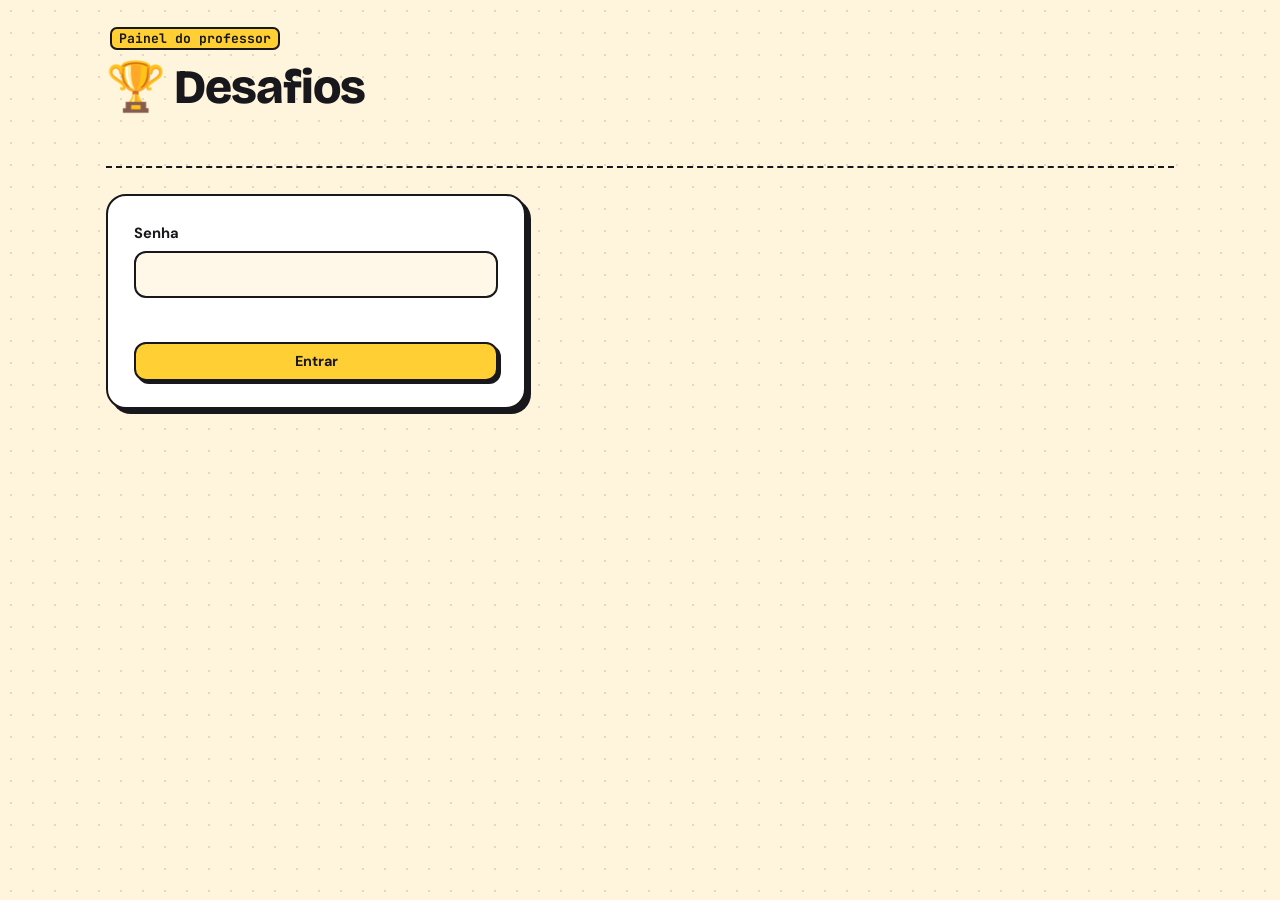
==== andrey-segredo/index.html @ 24b1db3a "att" ====
<!doctype html>
<html lang="pt-BR" data-theme="light">
<head>
  <meta charset="utf-8">
  <meta name="viewport" content="width=device-width, initial-scale=1">
  <meta name="robots" content="noindex, nofollow">
  <title>Painel</title>
  <link rel="icon" type="image/svg+xml" href="../img/favicon.svg">
  <link rel="preconnect" href="https://fonts.googleapis.com">
  <link rel="preconnect" href="https://fonts.gstatic.com" crossorigin>
  <link href="https://fonts.googleapis.com/css2?family=Bricolage+Grotesque:opsz,wght@12..96,600;12..96,700;12..96,800&family=DM+Sans:opsz,wght@9..40,400;9..40,500;9..40,600;9..40,700&family=JetBrains+Mono:wght@400;600;700;800&display=swap" rel="stylesheet">
  <link rel="stylesheet" href="../calculo/css/base.css">
  <link rel="stylesheet" href="../calculo/css/components.css">
  <link rel="stylesheet" href="../calculo/css/lab.css">
  <link rel="stylesheet" href="../calculo/css/desafio.css">
  <link rel="stylesheet" href="painel.css">
</head>
<body>
  <main class="prof">
    <header class="lesson-head">
      <div class="crumb"><b>Painel do professor</b></div>
      <h1>🏆 Desafios</h1>
    </header>

    <!-- login: a senha é conferida no Google, nunca aqui -->
    <form class="d-card d-entrada prof-login" id="login" autocomplete="off">
      <label>Senha
        <input name="senha" type="password" required autocomplete="current-password">
      </label>
      <p class="d-erro" role="alert"></p>
      <button class="btn primary" type="submit">Entrar</button>
    </form>

    <section id="painel" hidden>
      <div class="prof-head">
        <h2>Seções</h2>
        <button class="btn sm ghost" id="sair" type="button">Sair</button>
      </div>
      <div class="prof-secoes" id="secoes"></div>

      <div class="prof-head">
        <h2>Ranking</h2>
        <span class="muted" id="info"></span>
      </div>
      <div class="prof-tools">
        <select id="filtro" aria-label="Ranking"></select>
        <button class="btn primary" id="csv" type="button">⬇ Baixar CSV</button>
        <button class="btn" id="json" type="button">⬇ JSON</button>
        <button class="btn sm ghost" id="atualizar" type="button">↻ Atualizar</button>
      </div>
      <table class="prof-table">
        <thead id="thead"></thead>
        <tbody id="tbody"></tbody>
      </table>
      <button class="btn prof-mais" id="mais" type="button" hidden>Mostrar mais</button>
    </section>
  </main>
  <div class="toast" id="toast" role="status"></div>

  <script src="../calculo/js/core/namespace.js"></script>
  <script>window.ALG.PARTIALS_BASE = '../calculo/partials/';</script>
  <script src="../calculo/js/core/partials.js"></script>
  <script src="../calculo/js/core/modal.js"></script>
  <script src="../calculo/js/desafio/config.js"></script>
  <script src="../calculo/js/desafio/api.js"></script>
  <script src="painel.js"></script>
</body>
</html>
---- calculo/css/base.css ----
/* =========================================================
   BASE — tokens de cor, reset e tipografia
   Estilo: neo-brutalista (bordas grossas, sombras sólidas,
   cores fortes). Código sempre em painel escuro tipo IDE.
   ========================================================= */
:root {
  /* página */
  --bg: #fff4dc;
  --bg2: #fbe9c4;
  --panel: #ffffff;
  --panel2: #fff7e8;
  --panel3: #ffe9bd;
  --line: #ecdcb8;          /* separadores suaves */
  --ink: #17171c;           /* bordas grossas */
  --hard: #17171c;          /* cor da sombra sólida */
  --text: #17171c;
  --muted: #5c5f68;
  --faint: #74777f;

  /* cores de destaque */
  --acc: #ffcf33;           /* amarelo */
  --acc-ink: #17171c;
  --acc2: #3b82f6;          /* azul */
  --ok: #15803d;
  --lime: #b6f26b;
  --bad: #ef4466;
  --warn: #f59e0b;
  --vio: #8b5cf6;
  --pink: #ff5c93;
  --orange: #ff8a3d;

  /* tipos de dado */
  --t-int: #2f6fe0;
  --t-float: #0e9aa7;
  --t-str: #e8590c;
  --t-bool: #7c3aed;
  --t-list: #16a34a;
  --t-none: #868e96;
  --t-fn: #db2777;
  --t-other: #d97706;

  /* sintaxe sobre fundo claro (tabelas, widgets) */
  --sx-kw: #8b2fd1;
  --sx-str: #2b8a3e;
  --sx-num: #d9480f;
  --sx-com: #8a83a0;
  --sx-fn: #1c63c7;
  --sx-bi: #b07000;
  --sx-op: #0b7285;

  /* painéis de código (sempre escuros) */
  --code-bg: #17191e;
  --code-bg2: #20232a;
  --code-text: #eef0f3;
  --code-line: #31353e;
  --code-faint: #7d8590;

  --radius: 16px;
  --radius-s: 11px;
  --bw: 2.5px;                                  /* espessura da borda */
  --shadow: 5px 5px 0 var(--hard);
  --shadow-s: 3px 3px 0 var(--hard);
  --font: "DM Sans", system-ui, -apple-system, "Segoe UI", Roboto, sans-serif;
  --display: "Bricolage Grotesque", "DM Sans", system-ui, sans-serif;
  --mono: "JetBrains Mono", ui-monospace, "Cascadia Code", Consolas, monospace;
  --sidebar: 320px;
  color-scheme: light;
}

/* escuro: grafite neutro, bordas e sombras creme (o "avesso" do tema claro) */
:root[data-theme="dark"] {
  --bg: #0f1012;
  --bg2: #151619;
  --panel: #1b1d21;
  --panel2: #222529;
  --panel3: #2c2f35;
  --line: #33373e;
  --ink: #e9e3d3;
  --hard: #e9e3d3;
  --text: #f2efe8;
  --muted: #b4b7bf;
  --faint: #8a8f99;
  --code-bg: #121316;
  --code-bg2: #1a1c20;
  --acc-ink: #17171c;
  --acc2: #5b9bff;
  --ok: #4ade80;
  --bad: #ff5c7c;
  --vio: #a78bfa;
  --t-int: #5b9bff;
  --t-float: #22d3ee;
  --t-str: #ff9f5a;
  --t-bool: #b197fc;
  --t-list: #4ade80;
  --t-fn: #ff79b0;
  --t-other: #ffcf33;
  color-scheme: dark;
}

/* sintaxe em fundo escuro: painéis de código e tema escuro */
:root[data-theme="dark"],
.codeblock, .lab-code, .compare pre, .pycall, .pg-editor, .q .codeblock, .gab-code {
  --sx-kw: #d6a4ff;
  --sx-str: #b8f28a;
  --sx-num: #ffab76;
  --sx-com: #7d8590;
  --sx-fn: #8fb8ff;
  --sx-bi: #ffd866;
  --sx-op: #7ee0ff;
}

*, *::before, *::after { box-sizing: border-box; }

html { scroll-behavior: smooth; }

body {
  margin: 0;
  background-color: var(--bg);
  /* pontilhado sutil no fundo */
  background-image: radial-gradient(color-mix(in srgb, var(--ink) 13%, transparent) 1px, transparent 1.2px);
  background-size: 22px 22px;
  color: var(--text);
  font-family: var(--font);
  font-size: 16.5px;
  line-height: 1.6;
  -webkit-font-smoothing: antialiased;
  /* sem ligaduras: <= continua aparecendo como <= (não ≤) */
  font-variant-ligatures: none;
  font-feature-settings: "calt" 0, "liga" 0;
}
textarea, input, select, button { font-variant-ligatures: none; font-feature-settings: "calt" 0, "liga" 0; }

h1, h2, h3, h4, h5 { font-family: var(--display); line-height: 1.12; margin: 0 0 .6em; letter-spacing: -.02em; }
h1 { font-size: clamp(2rem, 4.5vw, 3rem); font-weight: 800; }
h2 { font-size: 1.65rem; font-weight: 800; margin-top: 2em; }
h3 { font-size: 1.2rem; font-weight: 700; margin-top: 1.5em; }
p { margin: 0 0 1em; }
a { color: var(--acc2); text-decoration: none; font-weight: 600; }
a:hover { text-decoration: underline; text-decoration-thickness: 2px; }
img { max-width: 100%; display: block; }
ul, ol { padding-left: 1.3em; margin: 0 0 1em; }
li { margin: .25em 0; }

code, kbd, pre { font-family: var(--mono); }
/* código no meio do texto: pílula escura */
:not(pre) > code {
  background: var(--code-bg);
  color: #ffd866;
  padding: .12em .45em;
  border-radius: 7px;
  font-size: .86em;
  white-space: nowrap;
}

kbd {
  background: #fff;
  color: #17171c;
  border: 2px solid var(--ink);
  box-shadow: 2px 2px 0 var(--hard);
  border-radius: 7px;
  padding: 0 .45em;
  font-size: .82em;
  font-weight: 700;
}

table { border-collapse: collapse; width: 100%; margin: 0 0 1.2em; font-size: .95em; }
th, td { border-bottom: 2px solid var(--line); padding: .55em .7em; text-align: left; vertical-align: top; }
th { color: var(--muted); font-weight: 700; font-size: .78em; text-transform: uppercase; letter-spacing: .06em; }

button { font: inherit; cursor: pointer; }
input, select, textarea { font: inherit; color: inherit; }

::selection { background: var(--acc); color: var(--acc-ink); }

.muted { color: var(--muted); }
.mono { font-family: var(--mono); }
.hidden { display: none !important; }

* { scrollbar-width: thin; scrollbar-color: var(--ink) transparent; }
---- calculo/css/components.css ----
/* =========================================================
   COMPONENTES — botões, cards, callouts, código, quiz, widgets
   ========================================================= */

@import url("https://cdn.jsdelivr.net/npm/bootstrap-icons@1.13.2/font/bootstrap-icons.min.css");

/* ---------- Botões (afundam ao clicar) ---------- */
.btn {
  display: inline-flex;
  align-items: center;
  justify-content: center;
  gap: 8px;
  padding: 9px 16px;
  border-radius: 12px;
  border: var(--bw) solid var(--ink);
  background: var(--panel);
  color: var(--text);
  font-weight: 700;
  font-size: .9rem;
  line-height: 1.2;
  box-shadow: var(--shadow-s);
  transition: transform .1s, box-shadow .1s, background .15s;
  white-space: nowrap;
}

.btn:hover {
  background: var(--panel3);
  text-decoration: none;
  transform: translate(-1px, -1px);
  box-shadow: 4px 4px 0 var(--hard);
}

.btn:active {
  transform: translate(3px, 3px);
  box-shadow: 0 0 0 var(--hard);
}

.btn.primary {
  background: var(--acc);
  color: var(--acc-ink);
}

.btn.primary:hover {
  background: #ffd95c;
}

.btn.blue {
  background: var(--acc2);
  color: #fff;
}

.btn.ghost {
  background: transparent;
  box-shadow: none;
  border-color: transparent;
}

.btn.ghost:hover {
  border-color: var(--ink);
  box-shadow: var(--shadow-s);
}

.btn.sm {
  padding: 6px 11px;
  font-size: .8rem;
  border-radius: 10px;
  border-width: 2px;
  box-shadow: 2px 2px 0 var(--hard);
}

.btn.sm:hover {
  box-shadow: 3px 3px 0 var(--hard);
}

.btn.sm:active {
  box-shadow: 0 0 0 var(--hard);
  transform: translate(2px, 2px);
}

.btn.icon {
  width: 40px;
  padding: 9px 0;
}

.btn[disabled] {
  opacity: .45;
  cursor: not-allowed;
}

/* ---------- Home ---------- */
.hero {
  display: grid;
  grid-template-columns: 1.25fr 1fr;
  gap: 32px;
  align-items: center;
  padding: 26px 34px;
  margin-bottom: 26px;
  background: var(--panel);
  border: var(--bw) solid var(--ink);
  border-radius: 24px;
  box-shadow: 8px 8px 0 var(--hard);
}

.hero .eyebrow {
  display: inline-block;
  font-family: var(--mono);
  font-size: .78rem;
  font-weight: 800;
  color: #17171c;
  background: var(--pink);
  border: 2px solid var(--ink);
  box-shadow: 2px 2px 0 var(--hard);
  padding: 4px 12px;
  border-radius: 99px;
  margin-bottom: 18px;
  transform: rotate(-2deg);
}

.hero h1 {
  font-size: clamp(2.2rem, 5vw, 3.6rem);
}

.hero h1 span {
  background: linear-gradient(transparent 58%, var(--acc) 58%, var(--acc) 92%, transparent 92%);
  padding: 0 .1em;
}

.hero p {
  color: var(--muted);
  font-size: 1.12rem;
  max-width: 580px;
}

.hero .actions {
  display: flex;
  gap: 12px;
  flex-wrap: wrap;
  margin-top: 24px;
}

.hero .actions .btn {
  padding: 12px 22px;
  font-size: 1rem;
}

.hero img {
  width: 100%;
  max-width: 440px;
  justify-self: center;
}

.stats {
  display: grid;
  grid-template-columns: repeat(4, 1fr);
  gap: 16px;
  margin: 0 0 34px;
}

.stat {
  border: var(--bw) solid var(--ink);
  border-radius: var(--radius);
  box-shadow: var(--shadow);
  padding: 16px 18px;
  background: var(--sc, var(--panel));
  color: var(--acc-ink);
  transition: transform .2s;
}

.stat:nth-child(1) {
  --sc: var(--acc);
}

.stat:nth-child(2) {
  --sc: var(--pink);
}

.stat:nth-child(3) {
  --sc: var(--lime);
}

.stat:nth-child(4) {
  --sc: #8fb8ff;
}

.stat:hover {
  transform: rotate(-1.5deg) translateY(-3px);
}

.stat b {
  display: block;
  font-family: var(--display);
  font-size: 2.4rem;
  font-weight: 800;
  line-height: 1;
}

.stat span {
  font-size: .9rem;
  font-weight: 700;
  opacity: .85;
}

.modules {
  display: grid;
  gap: 24px;
}

.module-card {
  background: var(--panel);
  border: var(--bw) solid var(--ink);
  border-radius: 20px;
  box-shadow: var(--shadow);
  overflow: hidden;
}

.module-card header {
  display: flex;
  align-items: center;
  gap: 14px;
  padding: 16px 22px;
  background: color-mix(in srgb, var(--mc, var(--acc)) 30%, var(--panel));
  border-bottom: var(--bw) solid var(--ink);
}

.module-card header img {
  width: 50px;
  height: 50px;
}

.module-card h3 {
  margin: 0;
  font-size: 1.3rem;
}

.module-card header p {
  margin: 0;
  color: var(--muted);
  font-size: .92rem;
}

.lesson-grid {
  display: grid;
  grid-template-columns: repeat(auto-fill, minmax(230px, 1fr));
  gap: 12px;
  padding: 18px 22px 22px;
}

.lesson-chip {
  display: flex;
  gap: 10px;
  align-items: center;
  padding: 11px 13px;
  border-radius: 12px;
  background: var(--panel2);
  border: 2px solid var(--ink);
  color: var(--text);
  font-size: .92rem;
  font-weight: 600;
  line-height: 1.3;
  transition: transform .15s, box-shadow .15s, background .15s;
}

.lesson-chip:hover {
  transform: translate(-2px, -2px);
  box-shadow: 4px 4px 0 var(--hard);
  background: var(--panel);
  text-decoration: none;
}

.lesson-chip .num {
  flex: none;
  font-family: var(--mono);
  font-weight: 800;
  font-size: .78rem;
  padding: 3px 7px;
  border-radius: 8px;
  border: 2px solid var(--ink);
  background: var(--mc, var(--acc));
  color: var(--acc-ink);
}

/* ---------- Cabeçalho da aula ---------- */
.lesson-head {
  padding-bottom: 22px;
  margin-bottom: 26px;
  border-bottom: var(--bw) dashed var(--ink);
}

.crumb {
  font-size: .82rem;
  color: var(--muted);
  font-family: var(--mono);
  font-weight: 600;
  margin-bottom: 12px;
}

.crumb b {
  color: var(--acc-ink);
  background: var(--acc);
  border: 2px solid var(--ink);
  border-radius: 7px;
  padding: 1px 7px;
  margin-left: 4px;
}

.lesson-head .meta {
  display: flex;
  gap: 16px;
  flex-wrap: wrap;
  color: var(--muted);
  font-size: .9rem;
  font-weight: 600;
}

.goal-chips {
  display: flex;
  flex-wrap: wrap;
  gap: 10px;
  margin-top: 18px;
}

.goal-chips span {
  font-family: var(--mono);
  font-size: .82rem;
  font-weight: 700;
  padding: 6px 13px;
  border-radius: 99px;
  border: 2px solid var(--ink);
  box-shadow: 2px 2px 0 var(--hard);
  color: var(--acc-ink);
}

.goal-chips span:nth-child(4n+1) {
  background: var(--acc);
  transform: rotate(-1.5deg);
}

.goal-chips span:nth-child(4n+2) {
  background: var(--lime);
  transform: rotate(1deg);
}

.goal-chips span:nth-child(4n+3) {
  background: #8fb8ff;
  transform: rotate(-.5deg);
}

.goal-chips span:nth-child(4n+4) {
  background: #ffb3cd;
  transform: rotate(1.5deg);
}

.section {
  margin-bottom: 18px;
  font-size: 1.05rem;
}

/* ---------- Callouts ---------- */
.callout {
  display: flex;
  gap: 14px;
  align-items: center;
  padding: 12px 18px;
  border-radius: var(--radius);
  border: var(--bw) solid var(--ink);
  box-shadow: var(--shadow-s);
  margin: 18px 0;
  font-size: .98rem;
  color: var(--acc-ink);
}

.callout p:last-child {
  margin: 0;
}

.callout .ci {
  flex: none;
  font-weight: 800;
  font-family: var(--mono);
  font-size: .72rem;
  padding: 3px 8px;
  border-radius: 7px;
  background: #17171c;
  color: #fff;
  transform: rotate(-3deg);
}

.callout.tip {
  background: #cfe1ff;
}

.callout.warn {
  background: #ffd0dc;
}

.callout.calc {
  background: #e4d8ff;
}

.callout :not(pre)>code {
  color: #ffd866;
}

/* ---------- Bloco de código (sempre escuro) ---------- */
.codeblock {
  background: var(--code-bg);
  color: var(--code-text);
  border: var(--bw) solid var(--ink);
  border-radius: var(--radius);
  box-shadow: var(--shadow);
  margin: 18px 0 22px;
  overflow: hidden;
}

.codeblock .cb-head {
  display: flex;
  align-items: center;
  justify-content: space-between;
  padding: 8px 12px;
  border-bottom: 2px solid var(--code-line);
  background: var(--code-bg2);
  font-size: .78rem;
  color: var(--code-faint);
  font-family: var(--mono);
  gap: 8px;
}

.codeblock .cb-head::before {
  content: "";
  width: 46px;
  height: 12px;
  flex: none;
  background:
    radial-gradient(circle 5px at 6px 6px, #ff5f57 98%, transparent),
    radial-gradient(circle 5px at 23px 6px, #febc2e 98%, transparent),
    radial-gradient(circle 5px at 40px 6px, #28c840 98%, transparent);
}

.codeblock .cb-head>span {
  margin-right: auto;
}

.codeblock .cb-head .acts {
  display: flex;
  gap: 6px;
}

.codeblock .cb-head .btn {
  background: var(--code-bg);
  color: var(--code-text);
  border-color: var(--code-line);
  box-shadow: none;
}

.codeblock .cb-head .btn:hover {
  border-color: var(--acc);
}

.codeblock pre {
  margin: 0;
  padding: 14px 0;
  overflow-x: auto;
  font-size: .9rem;
  line-height: 1.65;
}

.codeblock pre .ln {
  padding: 0 18px 0 0;
  display: block;
  white-space: pre;
}

.codeblock pre .ln::before {
  content: attr(data-n);
  display: inline-block;
  width: 42px;
  padding-right: 14px;
  text-align: right;
  color: var(--code-faint);
  user-select: none;
}

.codeblock .cb-out {
  border-top: 2px dashed var(--code-line);
  padding: 10px 18px;
  font-family: var(--mono);
  font-size: .86rem;
  white-space: pre-wrap;
  color: var(--lime);
}

.codeblock .cb-out::before {
  content: "saída ▸ ";
  color: var(--code-faint);
}

/* syntax */
.k {
  color: var(--sx-kw);
  font-weight: 700;
}

.s {
  color: var(--sx-str);
}

.n {
  color: var(--sx-num);
}

.c {
  color: var(--sx-com);
  font-style: italic;
}

.f {
  color: var(--sx-fn);
}

.b {
  color: var(--sx-bi);
}

.o {
  color: var(--sx-op);
}

/* ---------- Comparação lado a lado ---------- */
.compare {
  display: grid;
  grid-template-columns: 1fr 1fr;
  gap: 18px;
  margin: 18px 0;
}

.compare>div {
  background: var(--code-bg);
  color: var(--code-text);
  border: var(--bw) solid var(--ink);
  border-radius: var(--radius);
  box-shadow: var(--shadow-s);
  padding: 12px 16px;
}

.compare h5 {
  margin: 0 0 8px;
  color: var(--acc);
  font-family: var(--mono);
  font-size: .76rem;
  text-transform: uppercase;
  letter-spacing: .08em;
}

.compare pre {
  margin: 0;
  font-size: .88rem;
  white-space: pre-wrap;
}

/* ---------- Cards de tipo ---------- */
.type-cards {
  display: grid;
  grid-template-columns: repeat(auto-fit, minmax(170px, 1fr));
  gap: 16px;
  margin: 16px 0 20px;
}

.type-card {
  background: var(--panel);
  border: var(--bw) solid var(--ink);
  border-radius: var(--radius);
  box-shadow: 4px 4px 0 var(--tc);
  padding: 12px 14px;
  transition: transform .2s;
}

.type-card:hover {
  transform: rotate(-1.5deg) translateY(-3px);
}

.type-card b {
  font-family: var(--display);
  font-size: 1.4rem;
  color: var(--tc);
}

.type-card p {
  margin: 2px 0 8px;
  font-size: .88rem;
  color: var(--muted);
  font-weight: 600;
}

/* ---------- Widget ---------- */
.widget {
  background: var(--panel);
  border: var(--bw) solid var(--ink);
  border-radius: 20px;
  box-shadow: var(--shadow);
  margin: 24px 0;
  overflow: hidden;
}

.widget-head {
  display: flex;
  align-items: center;
  gap: 10px;
  padding: 12px 16px;
  border-bottom: var(--bw) solid var(--ink);
  background: #e4d8ff;
  color: var(--acc-ink);
}

:root[data-theme="dark"] .widget-head {
  background: #2a2e34;
  color: var(--text);
}

.widget-head .tag {
  font-family: var(--mono);
  font-size: .7rem;
  font-weight: 800;
  background: #7c3aed;
  color: #fff;
  border: 2px solid var(--ink);
  padding: 2px 8px;
  border-radius: 7px;
  letter-spacing: .06em;
  transform: rotate(-3deg);
}

.widget-head b {
  font-family: var(--display);
  font-size: 1.05rem;
}

.widget-body {
  padding: 18px;
}

.widget-row {
  display: flex;
  flex-wrap: wrap;
  gap: 14px;
  align-items: flex-end;
  margin-bottom: 14px;
}

.field {
  display: flex;
  flex-direction: column;
  gap: 4px;
  font-size: .8rem;
  font-weight: 700;
  color: var(--muted);
  min-width: 0;
}

.field input[type="text"],
.field input[type="number"],
.field select {
  background: var(--panel2);
  border: 2px solid var(--ink);
  border-radius: 10px;
  padding: 8px 10px;
  font-family: var(--mono);
  font-size: .92rem;
  color: var(--text);
  min-width: 0;
  width: 100%;
}

.field input:focus,
.field select:focus {
  outline: none;
  box-shadow: 3px 3px 0 var(--acc2);
}

.field input[type="range"] {
  width: 160px;
  accent-color: var(--pink);
}

.field output {
  font-family: var(--mono);
  color: var(--text);
  font-size: .9rem;
}

.pycall {
  font-family: var(--mono);
  font-size: 1.05rem;
  background: var(--code-bg);
  color: var(--code-text);
  border: 2px solid var(--ink);
  border-radius: 12px;
  padding: 10px 14px;
  margin-bottom: 14px;
  overflow-x: auto;
  white-space: nowrap;
}

.result-line {
  font-family: var(--mono);
  font-size: .92rem;
  margin: 6px 0;
  overflow-wrap: anywhere;
}

.result-line .lbl {
  color: var(--muted);
}

.pycall .muted,
.codeblock .muted {
  color: var(--code-faint);
}

/* ---------- Quiz ---------- */
.quiz {
  margin-top: 44px;
}

.quiz-head {
  display: flex;
  align-items: center;
  justify-content: space-between;
  gap: 10px;
  flex-wrap: wrap;
  margin-bottom: 8px;
}

.quiz-head h2::after {
  content: " 🧠";
}

.quiz-score {
  font-family: var(--mono);
  font-weight: 800;
  background: var(--lime);
  color: var(--acc-ink);
  border: 2px solid var(--ink);
  box-shadow: 2px 2px 0 var(--hard);
  border-radius: 99px;
  padding: 4px 12px;
}

.q {
  background: var(--panel);
  border: var(--bw) solid var(--ink);
  border-radius: var(--radius);
  box-shadow: var(--shadow-s);
  padding: 18px;
  margin: 16px 0;
}

.q .qt {
  font-weight: 600;
  font-size: 1.04rem;
  margin-bottom: 12px;
}

.q .qt .qn {
  display: inline-grid;
  place-items: center;
  width: 28px;
  height: 28px;
  margin-right: 8px;
  border-radius: 8px;
  border: 2px solid var(--ink);
  background: var(--acc);
  color: var(--acc-ink);
  font-family: var(--mono);
  font-size: .8rem;
  font-weight: 800;
}

.q .codeblock {
  margin: 8px 0 14px;
  box-shadow: var(--shadow-s);
}

.opts {
  display: grid;
  grid-template-columns: repeat(auto-fit, minmax(220px, 1fr));
  gap: 10px;
}

.opt {
  text-align: left;
  background: var(--panel2);
  border: 2px solid var(--ink);
  border-radius: 12px;
  padding: 10px 14px;
  color: var(--text);
  font-family: var(--mono);
  font-size: .9rem;
  transition: transform .1s, box-shadow .1s, background .15s;
}

.opt:hover:not([disabled]) {
  transform: translate(-2px, -2px);
  box-shadow: 3px 3px 0 var(--hard);
  background: var(--panel);
}

.opt[disabled] {
  cursor: default;
}

.opt.right {
  background: var(--lime);
  color: var(--acc-ink);
  box-shadow: 3px 3px 0 var(--hard);
  animation: pop .35s;
}

.opt.wrong {
  background: #ffc2cf;
  color: var(--acc-ink);
  opacity: .75;
  animation: shake .35s;
  text-decoration: line-through;
}

.q .explain {
  margin-top: 12px;
  font-size: .92rem;
  font-weight: 600;
  border-left: 4px solid var(--ok);
  padding-left: 12px;
  animation: fadeUp .3s ease;
}

/* ---------- Navegação entre aulas ---------- */
.lesson-nav {
  display: grid;
  grid-template-columns: 1fr auto 1fr;
  gap: 14px;
  align-items: center;
  margin-top: 48px;
  padding-top: 24px;
  border-top: var(--bw) dashed var(--ink);
}

.lesson-nav a:not(.btn) {
  display: block;
  background: var(--panel);
  border: var(--bw) solid var(--ink);
  border-radius: var(--radius);
  box-shadow: var(--shadow-s);
  padding: 12px 16px;
  color: var(--text);
  font-size: .95rem;
  transition: transform .15s, box-shadow .15s;
}

.lesson-nav a:not(.btn):hover {
  transform: translate(-2px, -2px);
  box-shadow: 5px 5px 0 var(--hard);
  text-decoration: none;
}

.lesson-nav a small {
  display: block;
  color: var(--muted);
  font-size: .75rem;
  font-weight: 700;
  text-transform: uppercase;
  letter-spacing: .06em;
}

.lesson-nav .next {
  text-align: right;
  background: var(--acc) !important;
  color: var(--acc-ink) !important;
}

.lesson-nav .next small {
  color: var(--acc-ink);
  opacity: .7;
}

/* ---------- Toast ---------- */
.toast {
  position: fixed;
  bottom: 22px;
  left: 50%;
  transform: translateX(-50%) translateY(30px);
  background: var(--acc);
  color: var(--acc-ink);
  border: var(--bw) solid var(--ink);
  box-shadow: var(--shadow-s);
  padding: 10px 20px;
  border-radius: 99px;
  font-weight: 700;
  opacity: 0;
  pointer-events: none;
  transition: .3s cubic-bezier(.3, 1.5, .5, 1);
  z-index: 100;
  font-size: .92rem;
}

.toast.show {
  opacity: 1;
  transform: translateX(-50%);
}

/* ---------- Playground ---------- */
.pg {
  display: grid;
  grid-template-columns: 1fr 1fr;
  gap: 20px;
}

.pg-editor,
.pg-output {
  background: var(--code-bg);
  color: var(--code-text);
  border: var(--bw) solid var(--ink);
  border-radius: var(--radius);
  box-shadow: var(--shadow);
  overflow: hidden;
  display: flex;
  flex-direction: column;
  min-height: 460px;
}

.pg-bar {
  display: flex;
  align-items: center;
  gap: 8px;
  padding: 8px 10px;
  background: var(--code-bg2);
  border-bottom: 2px solid var(--code-line);
  flex-wrap: wrap;
}

.pg-bar .title {
  font-family: var(--mono);
  font-size: .8rem;
  color: var(--code-faint);
  margin-right: auto;
}

.pg-bar .btn:not(.primary) {
  background: var(--code-bg);
  color: var(--code-text);
  border-color: var(--code-line);
  box-shadow: none;
}

.pg-editor .wrap {
  position: relative;
  flex: 1;
  display: flex;
}

.pg-editor .gutter {
  padding: 14px 8px;
  text-align: right;
  color: var(--code-faint);
  font-family: var(--mono);
  font-size: .9rem;
  line-height: 1.6;
  user-select: none;
  min-width: 42px;
  white-space: pre;
  overflow: hidden;
}

.pg-editor .stack {
  position: relative;
  flex: 1;
  overflow: hidden;
  min-height: 400px;
}

.pg-editor textarea,
.pg-editor .hl {
  margin: 0;
  border: 0;
  padding: 14px 14px 14px 4px;
  font-family: var(--mono);
  font-size: .9rem;
  line-height: 1.6;
  white-space: pre;
  tab-size: 4;
  min-height: 100%;
  width: 100%;
}

.pg-editor .hl {
  position: absolute;
  inset: 0;
  pointer-events: none;
  overflow: visible;
  color: var(--code-text);
}

.pg-editor textarea {
  position: absolute;
  inset: 0;
  background: transparent;
  color: transparent;
  caret-color: var(--acc);
  resize: none;
  outline: none;
  height: 100%;
  overflow: auto;
}

.pg-editor textarea::selection {
  background: rgba(91, 155, 255, .4);
  color: transparent;
}

.pg-output pre {
  flex: 1;
  margin: 0;
  padding: 14px;
  font-size: .88rem;
  white-space: pre-wrap;
  overflow: auto;
}

.pg-output pre .err {
  color: #ff8fa6;
}

.pg-output pre .sys {
  color: var(--code-faint);
}

.pg-output img {
  background: #fff;
  border-radius: 8px;
  margin: 8px 0;
  max-width: 100%;
}

.pg-status {
  font-family: var(--mono);
  font-size: .78rem;
  color: var(--code-faint);
}

.pg-status.ready {
  color: var(--lime);
}

/* widgets em 2 colunas viram 1 coluna no celular */
@media (max-width: 700px) {

  .mc-wrap,
  .mx-wrap,
  .tw-out {
    grid-template-columns: 1fr !important;
  }
}

@media (max-width: 960px) {
  .hero {
    grid-template-columns: 1fr;
    padding: 22px;
  }

  .hero img {
    max-width: 300px;
  }

  .stats {
    grid-template-columns: repeat(2, 1fr);
  }

  .compare {
    grid-template-columns: 1fr;
  }

  .pg {
    grid-template-columns: 1fr;
  }

  .lesson-nav {
    grid-template-columns: 1fr 1fr;
  }

  .lesson-nav .mid {
    grid-column: 1 / -1;
    order: -1;
    justify-self: center;
  }
}

/* ---------- exercícios + gabarito ---------- */
.exs {
  margin-top: 44px;
}

.exs .quiz-head h2::after {
  content: " ✍️";
}

.ex-row {
  display: flex;
  align-items: center;
  gap: 10px;
  flex-wrap: wrap;
}

.ex-row input {
  flex: 1 1 220px;
  max-width: 420px;
  font: 600 .95rem var(--mono);
  font-variant-ligatures: none;
  background: var(--panel2);
  color: var(--text);
  border: 2px solid var(--ink);
  border-radius: 12px;
  padding: 9px 12px;
  outline: none;
}

.ex-row input:focus {
  box-shadow: 3px 3px 0 var(--hard);
}

.ex-row input.shake {
  animation: shake .3s;
  border-color: var(--bad);
}

.ex-fb {
  font-weight: 700;
  font-size: .92rem;
}

.ex-fb.ok {
  color: var(--ok);
}

.ex-fb.err {
  color: var(--bad);
}

.q.ex.done {
  border-color: var(--ok);
}

.q.ex.done input {
  background: var(--lime);
  color: #17171c;
  opacity: 1;
}

.gabarito {
  margin: 18px 0 8px;
  border: var(--bw) solid var(--ink);
  border-radius: var(--radius);
  box-shadow: var(--shadow-s);
  padding: 16px 18px;
  background: var(--panel);
}

.gabarito.locked {
  display: flex;
  gap: 12px;
  align-items: center;
  flex-wrap: wrap;
  border-style: dashed;
  box-shadow: none;
  color: var(--faint);
}

.gabarito.locked b {
  color: var(--text);
}

.gabarito.open {
  background: var(--panel);
}

.gab-head {
  display: flex;
  align-items: center;
  justify-content: space-between;
  gap: 12px;
  flex-wrap: wrap;
}

.gab-head b {
  font-family: var(--display, inherit);
  font-size: 1.05rem;
}

.gab-list {
  display: grid;
  grid-template-columns: repeat(auto-fill, minmax(340px, 1fr));
  gap: 14px;
  margin-top: 16px;
}

.gab-item {
  display: flex;
  flex-direction: column;
  gap: 10px;
  background: var(--panel2);
  border: 2px solid var(--ink);
  border-radius: 14px;
  padding: 14px;
  animation: fadeUp .3s;
}

.gab-item header {
  display: flex;
  gap: 10px;
  align-items: flex-start;
  font-weight: 600;
}

.gab-item .qn {
  flex: none;
  display: inline-grid;
  place-items: center;
  width: 26px;
  height: 26px;
  border-radius: 8px;
  border: 2px solid var(--ink);
  background: var(--lime);
  color: #17171c;
  font: 800 .78rem var(--mono);
}

.gab-q {
  padding-top: 2px;
  font-size: .95rem;
}

.gab-code {
  margin: 0;
  background: var(--code-bg);
  color: #e9e3d3;
  border-radius: 10px;
  padding: 10px 12px;
  font: .82rem/1.5 var(--mono);
  font-variant-ligatures: none;
  overflow-x: auto;
}

.gab-ans {
  display: flex;
  align-items: stretch;
  border: 2px solid var(--ink);
  border-radius: 10px;
  overflow: hidden;
}

.gab-label {
  display: flex;
  align-items: center;
  padding: 0 10px;
  background: var(--lime);
  color: #17171c;
  border-right: 2px solid var(--ink);
  font: 800 .7rem var(--mono);
  text-transform: uppercase;
  letter-spacing: .05em;
}

.gab-ans pre {
  flex: 1;
  margin: 0;
  padding: 8px 12px;
  background: var(--panel);
  color: var(--text);
  font: 700 .9rem/1.45 var(--mono);
  font-variant-ligatures: none;
  white-space: pre-wrap;
}

.gab-sol {
  display: flex;
  gap: 8px;
  margin: 0;
  font-size: .9rem;
  color: var(--text);
}

@media (max-width: 700px) {
  .gab-list {
    grid-template-columns: 1fr;
  }
}

.head-right {
  display: flex;
  align-items: center;
  gap: 10px;
  flex-wrap: wrap;
}

/* ---------- modal (partials/modal.html + js/core/modal.js) ---------- */
.modal {
  position: fixed;
  inset: 0;
  z-index: 1000;
  display: grid;
  place-items: center;
  padding: 16px;
}

.modal-backdrop {
  position: absolute;
  inset: 0;
  background: rgba(15, 16, 18, .55);
  backdrop-filter: blur(3px);
  animation: fadeIn .18s;
}

.modal-card {
  position: relative;
  width: min(440px, 100%);
  background: var(--panel);
  color: var(--text);
  border: var(--bw) solid var(--ink);
  border-radius: 20px;
  box-shadow: 8px 8px 0 var(--hard);
  padding: 30px 26px 22px;
  text-align: center;
  animation: modalIn .26s cubic-bezier(.2, 1.4, .4, 1);
}

.modal-icon {
  position: absolute;
  top: -26px;
  left: 50%;
  display: grid;
  place-items: center;
  width: 52px;
  height: 52px;
  border: var(--bw) solid var(--ink);
  border-radius: 14px;
  background: var(--acc);
  color: #17171c;
  box-shadow: 3px 3px 0 var(--hard);
  font: 800 1.5rem var(--display);
  transform: translateX(-50%) rotate(-6deg);
}

.modal.danger .modal-icon {
  background: var(--pink);
}

.modal-title {
  margin: 14px 0 8px;
  font-size: 1.35rem;
}

.modal-msg {
  margin: 0 0 22px;
  color: var(--faint);
  line-height: 1.5;
}

.modal-msg b {
  color: var(--text);
}

.modal-actions {
  display: flex;
  gap: 10px;
  justify-content: center;
  flex-wrap: wrap;
}

.modal-actions .btn {
  min-width: 130px;
}

.modal.danger .modal-ok {
  background: var(--pink);
  color: #17171c;
}

.modal.closing .modal-backdrop,
.modal.closing .modal-card {
  animation: fadeOut .16s forwards;
}

@keyframes modalIn {
  from { opacity: 0; transform: translateY(18px) scale(.92); }
  to { opacity: 1; transform: none; }
}

@keyframes fadeOut {
  to { opacity: 0; transform: scale(.97); }
}
---- calculo/css/lab.css ----
/* =========================================================
   LAB — executor passo a passo + visualizações animadas
   ========================================================= */
.lab {
  background: var(--panel);
  border: var(--bw) solid var(--ink);
  border-radius: 20px;
  margin: 28px 0;
  box-shadow: 8px 8px 0 var(--hard);
  overflow: hidden;
}
.lab:focus { outline: none; }
.lab:focus-visible { outline: 3px solid var(--acc2); outline-offset: 3px; }
.lab-head {
  display: flex;
  align-items: center;
  gap: 10px;
  flex-wrap: wrap;
  padding: 12px 16px;
  background: var(--acc);
  color: var(--acc-ink);
  border-bottom: var(--bw) solid var(--ink);
}
.lab-head .tag {
  font-family: var(--mono);
  font-size: .7rem;
  font-weight: 800;
  background: #17171c;
  color: var(--acc);
  padding: 3px 8px;
  border-radius: 7px;
  letter-spacing: .06em;
  transform: rotate(-4deg);
}
.lab-head b { font-family: var(--display); font-size: 1.1rem; font-weight: 800; margin-right: auto; }
.lab-params { display: flex; gap: 8px; flex-wrap: wrap; align-items: center; }
.lab-params label {
  display: flex;
  align-items: center;
  gap: 6px;
  font-family: var(--mono);
  font-size: .8rem;
  font-weight: 700;
}
.lab-params input {
  width: 110px;
  background: #fff;
  color: #17171c;
  border: 2px solid #17171c;
  border-radius: 9px;
  padding: 4px 8px;
  font-family: var(--mono);
  font-size: .84rem;
  font-weight: 700;
}
.lab-params input:focus { outline: none; box-shadow: 3px 3px 0 #17171c; }
.lab-params input.wide { width: 190px; }
.lab-head .btn { background: #fff; color: #17171c; border-color: #17171c; box-shadow: 2px 2px 0 #17171c; }

.lab-body {
  display: grid;
  grid-template-columns: minmax(0, 1.05fr) minmax(0, 1fr);
  min-height: 300px;
}

/* ---- código (painel escuro) ---- */
.lab-code {
  background: var(--code-bg);
  color: var(--code-text);
  border-right: var(--bw) solid var(--ink);
  padding: 14px 0;
  overflow-x: auto;
  font-family: var(--mono);
  font-size: .9rem;
  line-height: 1.8;
}
.lab-code .ln {
  position: relative;
  display: block;
  white-space: pre;
  padding-right: 14px;
  transition: background .25s;
}
.lab-code .ln::before {
  content: attr(data-n);
  display: inline-block;
  width: 46px;
  padding-right: 14px;
  text-align: right;
  color: var(--code-faint);
  user-select: none;
  transition: color .2s;
}
.lab-code .ln.ran { background: rgba(143, 184, 255, .06); }
.lab-code .ln.prev { background: rgba(143, 184, 255, .13); }
.lab-code .ln.active {
  background: rgba(255, 207, 51, .22);
  box-shadow: inset 5px 0 0 var(--acc);
}
.lab-code .ln.active::before { color: var(--acc); content: "▶ " attr(data-n); font-weight: 800; }
.lab-code .ln .hits {
  position: absolute;
  right: 8px;
  top: 50%;
  transform: translateY(-50%);
  font-size: .68rem;
  font-weight: 800;
  background: var(--code-line);
  color: var(--code-text);
  border-radius: 99px;
  padding: 0 7px;
  line-height: 1.6;
}
.lab-code .ln.active .hits { background: var(--acc); color: #17171c; }

/* ---- lado direito ---- */
.lab-side { display: flex; flex-direction: column; min-width: 0; }
.lab-status {
  display: flex;
  gap: 8px;
  flex-wrap: wrap;
  align-items: center;
  padding: 10px 14px;
  border-bottom: 2px solid var(--line);
  font-family: var(--mono);
  font-size: .78rem;
  min-height: 48px;
}
.pill {
  display: inline-flex;
  align-items: center;
  gap: 6px;
  padding: 2px 10px;
  border-radius: 99px;
  border: 2px solid var(--ink);
  background: var(--panel2);
  color: var(--text);
  font-weight: 700;
}
.pill.it { background: #d9c8ff; color: #17171c; }
.pill.cond { font-weight: 800; animation: pop .35s ease; box-shadow: 2px 2px 0 var(--hard); }
.pill.cond.true { background: var(--lime); color: #17171c; }
.pill.cond.false { background: #ff9fb3; color: #17171c; }

.lab-panel { padding: 12px 14px; border-bottom: 2px solid var(--line); }
.lab-panel:last-child { border-bottom: 0; }
.lab-panel h5 {
  margin: 0 0 10px;
  font-family: var(--mono);
  font-size: .68rem;
  font-weight: 800;
  text-transform: uppercase;
  letter-spacing: .12em;
  color: var(--muted);
}
.lab-viz { overflow-x: auto; }

/* ---- memória ---- */
.mem { display: flex; flex-wrap: wrap; gap: 10px; min-height: 52px; padding-top: 4px; }
.mem .empty { color: var(--faint); font-size: .85rem; font-style: italic; }
.mbox {
  --tc: var(--t-other);
  position: relative;
  display: flex;
  flex-direction: column;
  min-width: 70px;
  max-width: 100%;
  border: 2px solid var(--ink);
  background: var(--panel);
  box-shadow: 3px 3px 0 var(--tc);
  border-radius: 11px;
  padding: 4px 10px 5px;
}
.mbox.new { animation: boxIn .35s cubic-bezier(.2, 1.4, .4, 1); }
.mbox .mname { font-family: var(--mono); font-size: .72rem; font-weight: 700; color: var(--muted); }
.mbox .mval {
  font-family: var(--mono);
  font-weight: 800;
  font-size: .98rem;
  color: var(--tc);
  white-space: nowrap;
  overflow: hidden;
  text-overflow: ellipsis;
  max-width: 330px;
}
.mbox .mtype {
  position: absolute;
  top: -9px;
  right: 6px;
  font-family: var(--mono);
  font-size: .6rem;
  background: var(--tc);
  color: #fff;
  border: 1.5px solid var(--ink);
  padding: 0 5px;
  border-radius: 5px;
  font-weight: 800;
}
.mbox.flash { animation: flash .6s ease; }
:root[data-theme="dark"] .mbox .mtype { color: #17171c; }
.mbox.t-int { --tc: var(--t-int); }
.mbox.t-float { --tc: var(--t-float); }
.mbox.t-str { --tc: var(--t-str); }
.mbox.t-bool { --tc: var(--t-bool); }
.mbox.t-list, .mbox.t-ndarray, .mbox.t-tuple, .mbox.t-dict { --tc: var(--t-list); }
.mbox.t-NoneType { --tc: var(--t-none); }
.mbox.t-function, .mbox.t-module { --tc: var(--t-fn); }

/* ---- saída ---- */
.console {
  margin: 0;
  background: var(--code-bg);
  color: #e6ffd9;
  border: 2px solid var(--ink);
  border-radius: 12px;
  padding: 10px 12px;
  font-size: .84rem;
  min-height: 60px;
  max-height: 190px;
  overflow: auto;
  white-space: pre-wrap;
  word-break: break-word;
}
.console .fresh { background: rgba(182, 242, 107, .25); border-radius: 3px; animation: fadeIn .4s; }
.console .inp { color: var(--acc); text-decoration: underline dotted; }
.console .cursor { display: inline-block; width: 8px; height: 1em; vertical-align: -2px; background: var(--lime); animation: blink 1s steps(1) infinite; }

/* ---- nota ---- */
.lab-note {
  display: flex;
  gap: 10px;
  align-items: flex-start;
  padding: 12px 16px;
  border-top: var(--bw) solid var(--ink);
  background: #e6f0ff;
  color: #17171c;
  font-size: .95rem;
  min-height: 52px;
}
:root[data-theme="dark"] .lab-note { background: #1e2733; color: var(--text); }
.lab-note .ni {
  flex: none;
  display: grid;
  place-items: center;
  width: 22px;
  height: 22px;
  font-family: var(--mono);
  font-size: .75rem;
  font-weight: 800;
  color: #17171c;
  background: var(--acc2);
  border: 2px solid var(--ink);
  border-radius: 50%;
  margin-top: 1px;
}
.lab-note .nt { animation: fadeUp .3s ease; }

/* ---- controles ---- */
.lab-controls {
  display: flex;
  align-items: center;
  gap: 8px;
  flex-wrap: wrap;
  padding: 12px 14px;
  border-top: var(--bw) solid var(--ink);
  background: var(--panel2);
}
.lab-controls .btn { min-width: 42px; }
.lab-controls .play { min-width: 120px; background: var(--pink); color: #17171c; }
.lab-controls .play:hover { background: #ff77a6; }
.lab-controls .scrub { flex: 1; min-width: 120px; accent-color: var(--pink); }
.lab-controls .count { font-family: var(--mono); font-size: .8rem; font-weight: 700; color: var(--muted); min-width: 70px; text-align: right; }
.speed { display: flex; border: 2px solid var(--ink); border-radius: 10px; overflow: hidden; box-shadow: 2px 2px 0 var(--hard); }
.speed button {
  background: var(--panel);
  border: 0;
  color: var(--text);
  font-family: var(--mono);
  font-size: .75rem;
  font-weight: 700;
  padding: 6px 9px;
}
.speed button + button { border-left: 2px solid var(--ink); }
.speed button.on { background: var(--acc); color: #17171c; }

/* =========================================================
   VISUALIZAÇÕES
   ========================================================= */

/* ---- array ---- */
.va { --cw: 48px; --gap: 6px; position: relative; padding: 34px 2px 4px; }
.va-label { font-family: var(--mono); font-size: .75rem; color: var(--muted); margin-top: 6px; }
.va-label:empty { display: none; }
.va-row { display: flex; gap: var(--gap); position: relative; }
.va-cell {
  width: var(--cw);
  flex: none;
  display: flex;
  flex-direction: column;
  align-items: center;
  transition: opacity .3s;
}
.va-cell .cv {
  width: 100%;
  height: calc(var(--cw) * .9);
  display: grid;
  place-items: center;
  border-radius: 9px;
  border: 2px solid var(--ink);
  background: var(--panel);
  font-family: var(--mono);
  font-weight: 800;
  font-size: .88rem;
  transition: background .3s, border-color .3s, transform .3s;
  overflow: hidden;
  white-space: nowrap;
}
.va-cell .ci { font-family: var(--mono); font-size: .68rem; color: var(--faint); margin-top: 2px; }
.va-cell.hl .cv { background: var(--acc); color: #17171c; transform: translateY(-5px); box-shadow: 3px 3px 0 var(--hard); }
.va-cell.ok .cv { background: var(--lime); color: #17171c; }
.va-cell.bad .cv { background: #ff9fb3; color: #17171c; }
.va-cell.dim { opacity: .3; }
.va-cell.flash .cv { animation: cellFlash .55s ease; }
.va-cell.new { animation: boxIn .4s cubic-bezier(.2, 1.4, .4, 1); }
.va-ptr {
  position: absolute;
  top: 0;
  left: 2px;
  width: var(--cw);
  display: flex;
  flex-direction: column;
  align-items: center;
  font-family: var(--mono);
  font-size: .78rem;
  font-weight: 800;
  line-height: 1;
  color: #17171c;
  transition: transform .4s cubic-bezier(.3, 1.3, .5, 1), opacity .3s;
  pointer-events: none;
  z-index: 2;
}
.va-ptr span {
  background: var(--pc, var(--pink));
  border: 2px solid var(--ink);
  border-radius: 7px;
  padding: 2px 6px;
  white-space: nowrap;
}
.va-ptr::after { content: "▼"; display: block; font-size: .7rem; color: var(--ink); margin-top: 1px; }
.va-ptr.p0 { --pc: var(--pink); }
.va-ptr.p1 { --pc: var(--acc2); }
.va-ptr.p2 { --pc: var(--vio); }
.va-ptr.p3 { --pc: var(--ok); }

/* ---- barras ---- */
.vb { position: relative; height: 170px; margin: 6px 0 22px; }
.vb-bar {
  position: absolute;
  bottom: 0;
  display: flex;
  flex-direction: column;
  justify-content: flex-end;
  align-items: center;
  transition: left .45s cubic-bezier(.4, 1.3, .5, 1), height .4s ease;
}
.vb-bar .bf {
  width: 100%;
  height: 100%;
  border-radius: 8px 8px 2px 2px;
  border: 2px solid var(--ink);
  background: #8fb8ff;
  transition: background .3s;
}
.vb-bar .bv { position: absolute; top: -19px; font-family: var(--mono); font-size: .75rem; font-weight: 700; }
.vb-bar .bl { position: absolute; bottom: -20px; font-family: var(--mono); font-size: .7rem; color: var(--faint); }
.vb-bar.cmp .bf { background: var(--acc); }
.vb-bar.swap .bf { background: var(--pink); }
.vb-bar.ok .bf { background: var(--lime); }
.vb-bar.flash .bf { animation: cellFlash .5s; }

/* ---- matriz ---- */
.vm { display: flex; align-items: center; gap: 14px; flex-wrap: wrap; padding: 4px 0; }
.vm-op { font-family: var(--mono); font-size: 1.4rem; font-weight: 800; color: var(--muted); }
.vm-mat { display: flex; flex-direction: column; align-items: center; gap: 4px; }
.vm-name { font-family: var(--mono); font-size: .8rem; font-weight: 700; color: var(--muted); }
.vm-grid {
  display: grid;
  gap: 4px;
  padding: 6px;
  position: relative;
  border-left: 3px solid var(--ink);
  border-right: 3px solid var(--ink);
  border-radius: 8px;
}
.vm-cell {
  width: 42px;
  height: 38px;
  display: grid;
  place-items: center;
  font-family: var(--mono);
  font-weight: 700;
  font-size: .82rem;
  border-radius: 7px;
  background: var(--panel);
  border: 2px solid var(--ink);
  transition: background .3s, border-color .3s, transform .3s, opacity .3s;
  position: relative;
}
.vm-cell.empty { color: var(--faint); }
.vm-cell.row { background: #cfe1ff; color: #17171c; }
.vm-cell.col { background: #ffcadb; color: #17171c; }
.vm-cell.row.col { background: #ddd0ff; color: #17171c; }
.vm-cell.ok { box-shadow: inset 0 -4px 0 var(--lime); }
.vm-cell.hl { background: var(--acc); color: #17171c; transform: scale(1.14) rotate(-3deg); z-index: 2; box-shadow: 3px 3px 0 var(--hard); }
.vm-cell.flash { animation: cellFlash .55s; }
.vm-cell.dim { opacity: .35; }
.vm-idx { font-family: var(--mono); font-size: .62rem; color: var(--faint); display: grid; place-items: center; }

/* ---- anel de loop ---- */
.vr { display: flex; align-items: center; gap: 16px; flex-wrap: wrap; }
.vr svg { width: 210px; height: 190px; flex: none; overflow: visible; }
.vr .track { fill: none; stroke: var(--ink); stroke-width: 12; }
.vr .track-glow { fill: none; stroke: var(--acc); stroke-width: 6; opacity: .6; stroke-dasharray: 6 10; animation: dash 1.2s linear infinite; }
.vr .st circle { fill: var(--panel); stroke: var(--ink); stroke-width: 2.5; transition: fill .3s, stroke .3s; }
.vr .st text { font-family: var(--mono); font-size: 9px; fill: var(--muted); text-anchor: middle; }
.vr .st.on circle { fill: var(--acc); }
.vr .st.on.t circle { fill: var(--lime); }
.vr .st.on.f circle { fill: #ff9fb3; }
.vr .st.on text { fill: #17171c; font-weight: 800; }
.vr .dotg { transition: transform .55s cubic-bezier(.45, .05, .3, 1); transform-origin: 100px 95px; }
.vr .dot { fill: var(--pink); stroke: var(--ink); stroke-width: 2.5; transition: opacity .3s; }
.vr .center-n { font-family: var(--mono); font-size: 28px; font-weight: 800; fill: var(--text); text-anchor: middle; }
.vr .center-l { font-family: var(--mono); font-size: 9px; fill: var(--muted); text-anchor: middle; letter-spacing: .1em; }
.vr .exit { font-family: var(--mono); font-size: .8rem; font-weight: 700; padding: 6px 12px; border-radius: 10px; border: 2px dashed var(--ink); color: var(--faint); transition: .3s; display: inline-block; }
.vr .exit.on { background: #ff9fb3; color: #17171c; border-style: solid; box-shadow: 3px 3px 0 var(--hard); animation: pop .4s; }
.vr .legend { font-family: var(--mono); font-size: .75rem; color: var(--muted); line-height: 1.8; }
.vr .legend b { color: var(--text); }

/* ---- trilha (histórico) ---- */
.vt { display: flex; flex-wrap: wrap; gap: 6px; align-items: center; min-height: 34px; }
.vt-label { font-family: var(--mono); font-size: .75rem; color: var(--muted); margin-right: 4px; }
.vt-chip {
  font-family: var(--mono);
  font-size: .8rem;
  padding: 3px 10px;
  border-radius: 99px;
  background: var(--panel);
  border: 2px solid var(--ink);
  font-weight: 700;
  animation: boxIn .35s cubic-bezier(.2, 1.4, .4, 1);
}
.vt-chip.cur { background: var(--acc); color: #17171c; box-shadow: 2px 2px 0 var(--hard); }

/* ---- desvio (if/elif/else) ---- */
.vbr { display: flex; flex-direction: column; gap: 6px; }
.vbr-row {
  display: grid;
  grid-template-columns: 54px 1fr auto;
  gap: 10px;
  align-items: center;
  padding: 8px 12px;
  border-radius: 12px;
  border: 2px solid var(--ink);
  font-family: var(--mono);
  font-size: .85rem;
  transition: .3s;
}
.vbr-row .kw { color: var(--sx-kw); font-weight: 700; }
.vbr-row .res { font-weight: 800; font-size: .78rem; }
.vbr-row.t { background: var(--lime); color: #17171c; }
.vbr-row.t .res { color: #17171c; }
.vbr-row.t .kw, .vbr-row.t .muted { color: #17171c; }
.vbr-row.f { opacity: .55; }
.vbr-row.f .res { color: var(--bad); }
.vbr-row.run { box-shadow: 4px 4px 0 var(--hard); animation: pop .4s; }
.vbr-row.skip { opacity: .3; }

/* ---- pilha de chamadas ---- */
.vs { display: flex; flex-direction: column-reverse; gap: 6px; }
.vs-frame {
  border: 2px solid var(--ink);
  border-radius: 12px;
  padding: 6px 10px;
  background: var(--panel);
  font-family: var(--mono);
  font-size: .8rem;
  transition: .3s;
}
.vs-frame.top { background: #ffcadb; color: #17171c; box-shadow: 3px 3px 0 var(--hard); }
.vs-frame.top .fv { color: #5c5f68; }
.vs-frame.new { animation: slideIn .4s cubic-bezier(.2, 1.3, .4, 1); }
.vs-frame b { color: var(--t-fn); }
.vs-frame.top b { color: #b0124f; }
.vs-frame .fv { color: var(--muted); }
.vs-frame .ret { color: var(--ok); font-weight: 700; float: right; }

/* ---- vetores numpy ---- */
.vv { display: flex; flex-direction: column; gap: 10px; }
.vv-row { display: flex; align-items: center; gap: 10px; }
.vv-name { font-family: var(--mono); font-size: .78rem; color: var(--muted); width: 92px; flex: none; text-align: right; }
.vv-cells { display: flex; gap: 5px; }
.vv-cell {
  width: 44px;
  height: 36px;
  display: grid;
  place-items: center;
  border-radius: 8px;
  background: var(--panel);
  border: 2px solid var(--ink);
  font-family: var(--mono);
  font-weight: 800;
  font-size: .82rem;
}
.vv-row.fresh .vv-cell { background: var(--lime); color: #17171c; animation: boxIn .45s cubic-bezier(.2, 1.4, .4, 1) both; }

/* ---- gráfico ---- */
.vp canvas { width: 100%; height: 230px; display: block; border-radius: 12px; border: 2px solid var(--ink); background: var(--panel2); }

/* =========================================================
   KEYFRAMES
   ========================================================= */
@keyframes boxIn { from { transform: scale(.4); opacity: 0; } to { transform: none; opacity: 1; } }
@keyframes flash {
  0% { box-shadow: 0 0 0 0 var(--tc); transform: scale(1); }
  30% { box-shadow: 0 0 0 6px color-mix(in srgb, var(--tc) 35%, transparent); transform: scale(1.08); }
  100% { box-shadow: 0 0 0 0 transparent; transform: scale(1); }
}
@keyframes cellFlash { 0% { transform: scale(1); } 35% { transform: scale(1.18); box-shadow: 0 0 0 5px color-mix(in srgb, var(--acc) 30%, transparent); } 100% { transform: scale(1); } }
@keyframes pop { 0% { transform: scale(.85); } 60% { transform: scale(1.06); } 100% { transform: scale(1); } }
@keyframes fadeIn { from { opacity: 0; } to { opacity: 1; } }
@keyframes fadeUp { from { opacity: 0; transform: translateY(5px); } to { opacity: 1; transform: none; } }
@keyframes slideIn { from { opacity: 0; transform: translateY(-14px); } to { opacity: 1; transform: none; } }
@keyframes blink { 50% { opacity: 0; } }
@keyframes shake { 25% { transform: translateX(-5px); } 75% { transform: translateX(5px); } }
@keyframes dash { to { stroke-dashoffset: -32; } }

@media (max-width: 860px) {
  .lab-body { grid-template-columns: 1fr; }
  .lab-code { border-right: 0; border-bottom: 1px solid var(--line); max-height: 320px; }
  .va { --cw: 40px; }
}
@media (prefers-reduced-motion: reduce) {
  *, *::before, *::after { animation-duration: .01ms !important; transition-duration: .01ms !important; }
}
---- calculo/css/desafio.css ----
/* =========================================================
   DESAFIO — quiz-show de fim de seção (js/desafio/desafio.js)
   ========================================================= */
.nav a.desafio-link .num { background: var(--lime); color: #17171c; }
.nav a.desafio-link { font-weight: 700; }

/* nada selecionável durante o desafio (exceto os campos) */
.content.desafio { user-select: none; -webkit-user-select: none; }
.content.desafio input { user-select: text; -webkit-user-select: text; }

.d-stage { max-width: 980px; }

.d-card {
  background: var(--panel);
  border: var(--bw) solid var(--ink);
  border-radius: 20px;
  box-shadow: var(--shadow);
  padding: 26px;
}

.d-center { text-align: center; display: flex; flex-direction: column; align-items: center; gap: 6px; }
.d-big-icon { font-size: 3rem; line-height: 1; }

.d-kicker {
  font: 800 .72rem var(--mono);
  letter-spacing: .1em;
  color: var(--faint);
}

/* ---------- entrada ---------- */
.d-entrada { max-width: 520px; display: grid; gap: 14px; }
.d-entrada h2 { margin: 0; }
.d-entrada p { margin: 0; }
.d-entrada label { display: grid; gap: 6px; font-weight: 700; font-size: .92rem; }
.d-entrada input {
  font: 600 1rem var(--font);
  background: var(--panel2);
  color: var(--text);
  border: 2px solid var(--ink);
  border-radius: 12px;
  padding: 11px 13px;
  outline: none;
}
.d-entrada input:focus { box-shadow: 3px 3px 0 var(--hard); }
.d-go { justify-self: start; font-size: 1rem; padding: 11px 20px; }
.d-erro { color: var(--bad); font-weight: 700; margin: 0; min-height: 1.2em; }
.d-regras { margin: 4px 0 0; padding-left: 18px; color: var(--muted); font-size: .88rem; line-height: 1.6; }

/* ---------- jogo ---------- */
.d-jogo { display: grid; gap: 14px; }

.d-bar {
  display: flex;
  justify-content: space-between;
  align-items: center;
  gap: 10px;
  flex-wrap: wrap;
  font: 800 .9rem var(--mono);
}
.d-bar span {
  background: var(--panel);
  border: 2px solid var(--ink);
  border-radius: 99px;
  padding: 4px 12px;
}
.d-bar .d-pts { background: var(--acc); color: #17171c; }

.d-timer {
  position: relative;
  height: 22px;
  border: 2px solid var(--ink);
  border-radius: 99px;
  background: var(--panel2);
  overflow: hidden;
}
.d-timer i {
  position: absolute;
  inset: 0 auto 0 0;
  background: var(--lime);
  border-right: 2px solid var(--ink);
}
.d-timer b {
  position: absolute;
  right: 10px;
  top: 50%;
  transform: translateY(-50%);
  font: 800 .8rem var(--mono);
  color: var(--text);
}
.d-jogo.urgente .d-timer i { background: var(--pink); }
.d-jogo.urgente .d-timer { animation: shake .4s infinite; }

.d-q { padding: 22px 24px; }
.d-qtext { margin: 0; font-size: clamp(1.15rem, 2.4vw, 1.5rem); line-height: 1.3; }
.d-code {
  margin: 14px 0 0;
  background: var(--code-bg);
  color: var(--code-text);
  border-radius: 12px;
  padding: 14px 16px;
  font: 1rem/1.55 var(--mono);
  font-variant-ligatures: none;
  overflow-x: auto;
}

.d-opcoes {
  display: grid;
  grid-template-columns: 1fr 1fr;
  gap: 12px;
}

.d-op {
  display: flex;
  align-items: center;
  gap: 12px;
  min-height: 74px;
  text-align: left;
  padding: 12px 16px;
  border: var(--bw) solid var(--ink);
  border-radius: 16px;
  box-shadow: 4px 4px 0 var(--hard);
  color: #17171c;
  font: 700 1.05rem var(--font);
  cursor: pointer;
  transition: transform .1s, box-shadow .1s, opacity .2s, filter .2s;
}
.d-op:hover:not([disabled]) { transform: translate(-2px, -2px); box-shadow: 6px 6px 0 var(--hard); }
.d-op:active:not([disabled]) { transform: translate(2px, 2px); box-shadow: 1px 1px 0 var(--hard); }
.d-op[disabled] { cursor: default; }
.d-op0 { background: #ff7aa6; }
.d-op1 { background: #8fb8ff; }
.d-op2 { background: #ffd84d; }
.d-op3 { background: #b6f26b; }

.d-letra {
  flex: none;
  display: grid;
  place-items: center;
  width: 38px;
  height: 38px;
  border: 2px solid #17171c;
  border-radius: 10px;
  background: #fff;
  font: 800 1rem var(--mono);
}
.d-txt { font-family: var(--mono); font-size: .98rem; white-space: pre-wrap; word-break: break-word; }

.d-op.escolhida { outline: 4px solid var(--ink); outline-offset: 3px; }
.d-op.certa { animation: pop .35s; }
.d-op.certa .d-letra { background: #15803d; color: #fff; border-color: #17171c; }
.d-op.apagada { opacity: .35; filter: grayscale(.6); }

.d-feedback {
  display: flex;
  align-items: center;
  gap: 14px;
  flex-wrap: wrap;
  border: var(--bw) solid var(--ink);
  border-radius: 16px;
  box-shadow: var(--shadow-s);
  padding: 14px 18px;
  color: #17171c;
  animation: slideIn .25s;
}
.d-feedback.ok { background: var(--lime); }
.d-feedback.err { background: #ffc2cf; }
.d-stage [hidden], .prof [hidden] { display: none !important; }
.d-fb-title { font: 800 1.3rem var(--display); }
.d-fb-pts { font: 800 1rem var(--mono); }
.d-next { margin-left: auto; }

/* ---------- fim ---------- */
.d-fim h2 { margin: 4px 0 10px; font-size: 1.8rem; }
.d-placar { display: flex; gap: 14px; margin: 6px 0 10px; }
.d-placar div {
  display: grid;
  min-width: 130px;
  padding: 14px 18px;
  border: var(--bw) solid var(--ink);
  border-radius: 16px;
  box-shadow: var(--shadow-s);
  background: var(--acc);
  color: #17171c;
}
.d-placar div + div { background: var(--lime); }
.d-placar b { font: 800 2.2rem var(--display); }
.d-placar span { font-weight: 700; font-size: .85rem; }

@media (max-width: 700px) {
  .d-opcoes { grid-template-columns: 1fr; }
  .d-op { min-height: 58px; }
  .d-card { padding: 18px; }
}
---- andrey-segredo/painel.css ----
/* =========================================================
   PAINEL DO PROFESSOR (andrey-segredo)
   ========================================================= */
.prof { max-width: 1100px; margin: 0 auto; padding: 28px 16px 60px; }
.prof [hidden] { display: none !important; }
.prof-login { max-width: 420px; display: grid; gap: 12px; }

.prof-head { display: flex; align-items: center; justify-content: space-between; gap: 10px; margin: 28px 0 12px; }
.prof-head h2 { margin: 0; }

.prof-secoes { display: grid; grid-template-columns: repeat(auto-fill, minmax(250px, 1fr)); gap: 12px; }
.prof-secao {
  display: grid;
  gap: 10px;
  background: var(--panel);
  border: var(--bw) dashed var(--ink);
  border-radius: 16px;
  padding: 14px;
}
.prof-secao div { display: grid; gap: 2px; }
.prof-secao.on { border-style: solid; background: var(--lime); color: #17171c; box-shadow: var(--shadow-s); }
.prof-secao.on .muted { color: #2f3a1f; }
.prof-secao .btn { justify-self: start; }

.prof-tools { display: flex; gap: 10px; flex-wrap: wrap; align-items: center; margin-bottom: 14px; }
.prof-tools select {
  font: 700 .95rem var(--font);
  background: var(--panel);
  color: var(--text);
  border: 2px solid var(--ink);
  border-radius: 12px;
  padding: 8px 12px;
}

.prof-table {
  width: 100%;
  border-collapse: separate;
  border-spacing: 0;
  background: var(--panel);
  border: var(--bw) solid var(--ink);
  border-radius: 16px;
  box-shadow: var(--shadow);
  overflow: hidden;
}
.prof-table th, .prof-table td { padding: 10px 12px; text-align: left; border-bottom: 1px solid var(--line); }
.prof-table th { background: var(--acc); color: #17171c; font: 800 .78rem var(--mono); text-transform: uppercase; }
.prof-table tr:last-child td { border-bottom: 0; }
.prof-table td.n { font-family: var(--mono); font-weight: 700; }
.prof-table td.nome { font-weight: 700; }
.prof-table td.secs { color: var(--muted); font-size: .88rem; }
.prof-table .warn { color: var(--bad); font-weight: 800; }
.prof-table tr.podio td.n:first-child { font-size: 1.2rem; }
.prof-table tr.p1 { background: color-mix(in srgb, var(--acc) 22%, transparent); }
.prof-vazio { color: var(--faint); text-align: center; padding: 24px !important; }
.prof-mais { display: block; margin: 14px auto 0; }

@media (max-width: 700px) {
  .prof-table { display: block; overflow-x: auto; }
}
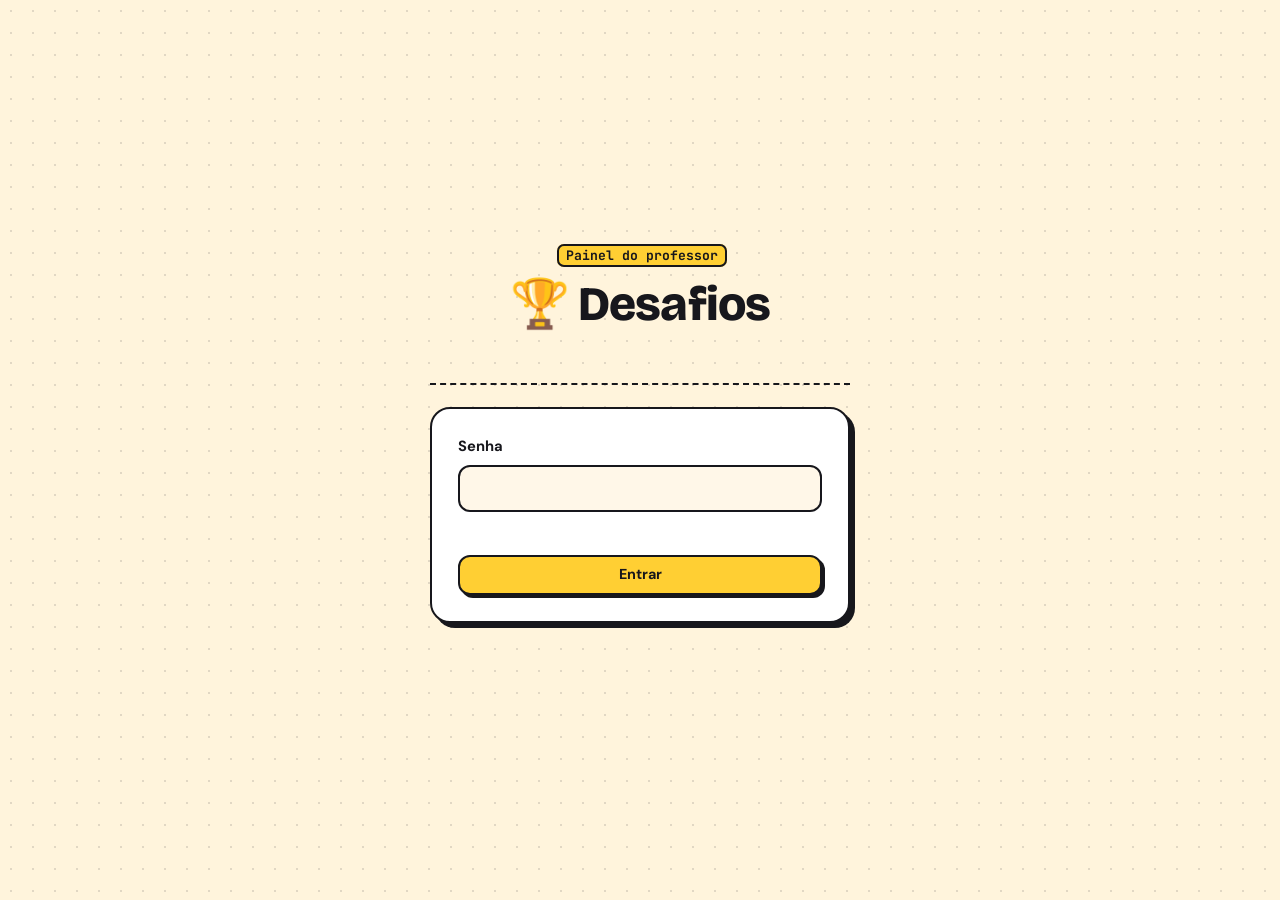
==== commit 993c8b58: "att" ====
--- a/andrey-segredo/index.html
+++ b/andrey-segredo/index.html
@@ -33,20 +33,26 @@
 
     <section id="painel" hidden>
       <div class="prof-head">
-        <h2>Seções</h2>
+        <label class="prof-materia">Matéria
+          <select id="materia" aria-label="Matéria"></select>
+        </label>
         <button class="btn sm ghost" id="sair" type="button">Sair</button>
       </div>
+
+      <h2 class="prof-h2">Seções</h2>
       <div class="prof-secoes" id="secoes"></div>
 
       <div class="prof-head">
-        <h2>Ranking</h2>
+        <h2 class="prof-h2">Ranking</h2>
         <span class="muted" id="info"></span>
       </div>
       <div class="prof-tools">
-        <select id="filtro" aria-label="Ranking"></select>
+        <select id="filtro" aria-label="Seção"></select>
+        <select id="ano" aria-label="Ano de ingresso"></select>
         <button class="btn primary" id="csv" type="button">⬇ Baixar CSV</button>
         <button class="btn" id="json" type="button">⬇ JSON</button>
         <button class="btn sm ghost" id="atualizar" type="button">↻ Atualizar</button>
+        <button class="btn sm prof-limpar" id="limpar" type="button">🗑 Limpar ranking filtrado</button>
       </div>
       <table class="prof-table">
         <thead id="thead"></thead>
--- a/calculo/css/desafio.css
+++ b/calculo/css/desafio.css
@@ -41,6 +41,16 @@
   padding: 11px 13px;
   outline: none;
 }
+.d-entrada select {
+  font: 600 1rem var(--font);
+  background: var(--panel2);
+  color: var(--text);
+  border: 2px solid var(--ink);
+  border-radius: 12px;
+  padding: 10px 12px;
+  outline: none;
+}
+.d-entrada select:focus,
 .d-entrada input:focus { box-shadow: 3px 3px 0 var(--hard); }
 .d-go { justify-self: start; font-size: 1rem; padding: 11px 20px; }
 .d-erro { color: var(--bad); font-weight: 700; margin: 0; min-height: 1.2em; }
--- a/andrey-segredo/painel.css
+++ b/andrey-segredo/painel.css
@@ -23,7 +23,8 @@
 .prof-secao .btn { justify-self: start; }
 
 .prof-tools { display: flex; gap: 10px; flex-wrap: wrap; align-items: center; margin-bottom: 14px; }
-.prof-tools select {
+.prof-tools select,
+.prof-materia select {
   font: 700 .95rem var(--font);
   background: var(--panel);
   color: var(--text);
@@ -57,3 +58,27 @@
 @media (max-width: 700px) {
   .prof-table { display: block; overflow-x: auto; }
 }
+
+/* tela de login centralizada */
+.prof-login { margin: 0 auto; width: 100%; }
+.prof:has(#login:not([hidden])) {
+  min-height: 100vh;
+  display: flex;
+  flex-direction: column;
+  justify-content: center;
+}
+.prof:has(#login:not([hidden])) .lesson-head {
+  text-align: center;
+  max-width: 420px;
+  width: 100%;
+  margin: 0 auto 22px;
+}
+
+/* matéria + limpar */
+.prof-h2 { margin: 26px 0 12px; }
+.prof-head .prof-h2 { margin: 0; }
+.prof-materia { display: flex; align-items: center; gap: 10px; font: 800 1.1rem var(--display); }
+.prof-materia select { font-size: 1rem; min-width: 260px; }
+.prof-limpar { margin-left: auto; background: var(--pink); color: #17171c; }
+.prof-limpar:disabled { opacity: .45; cursor: default; }
+.prof-vazio-sec { grid-column: 1 / -1; margin: 0; }
